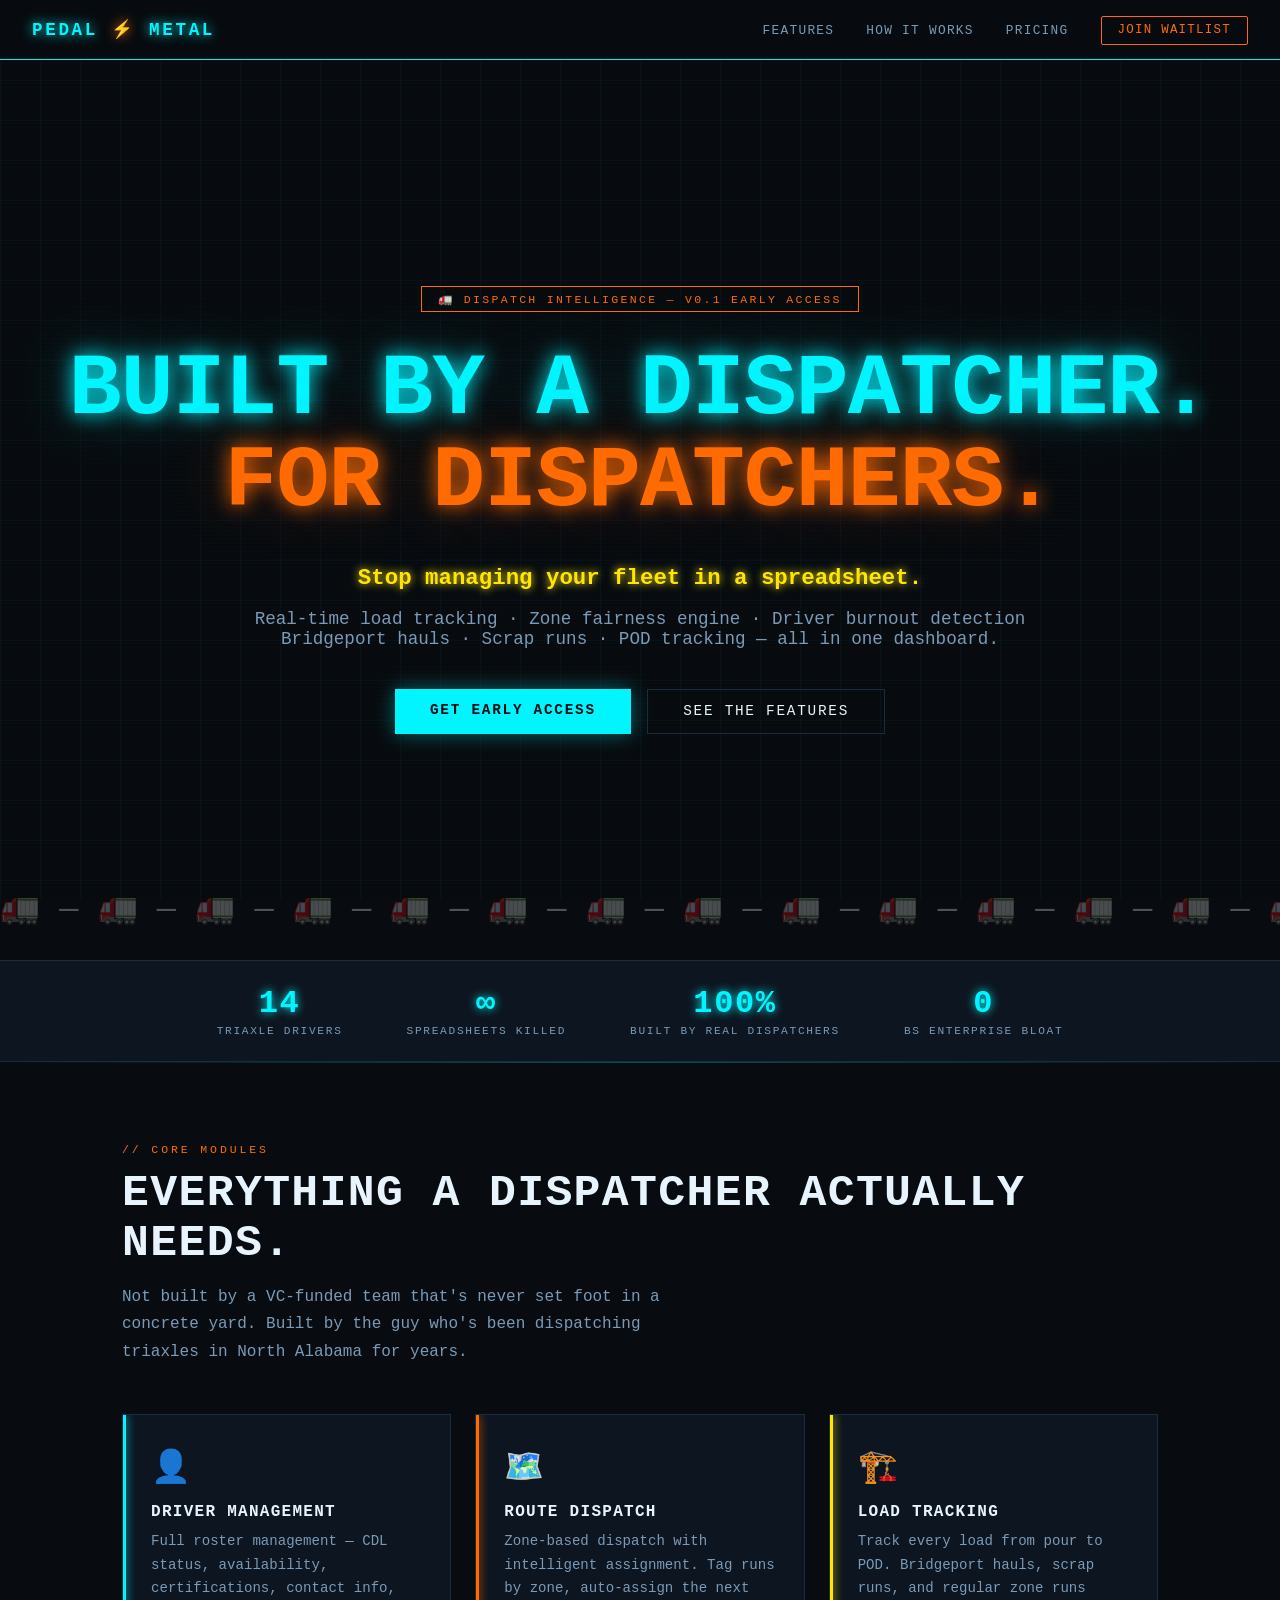
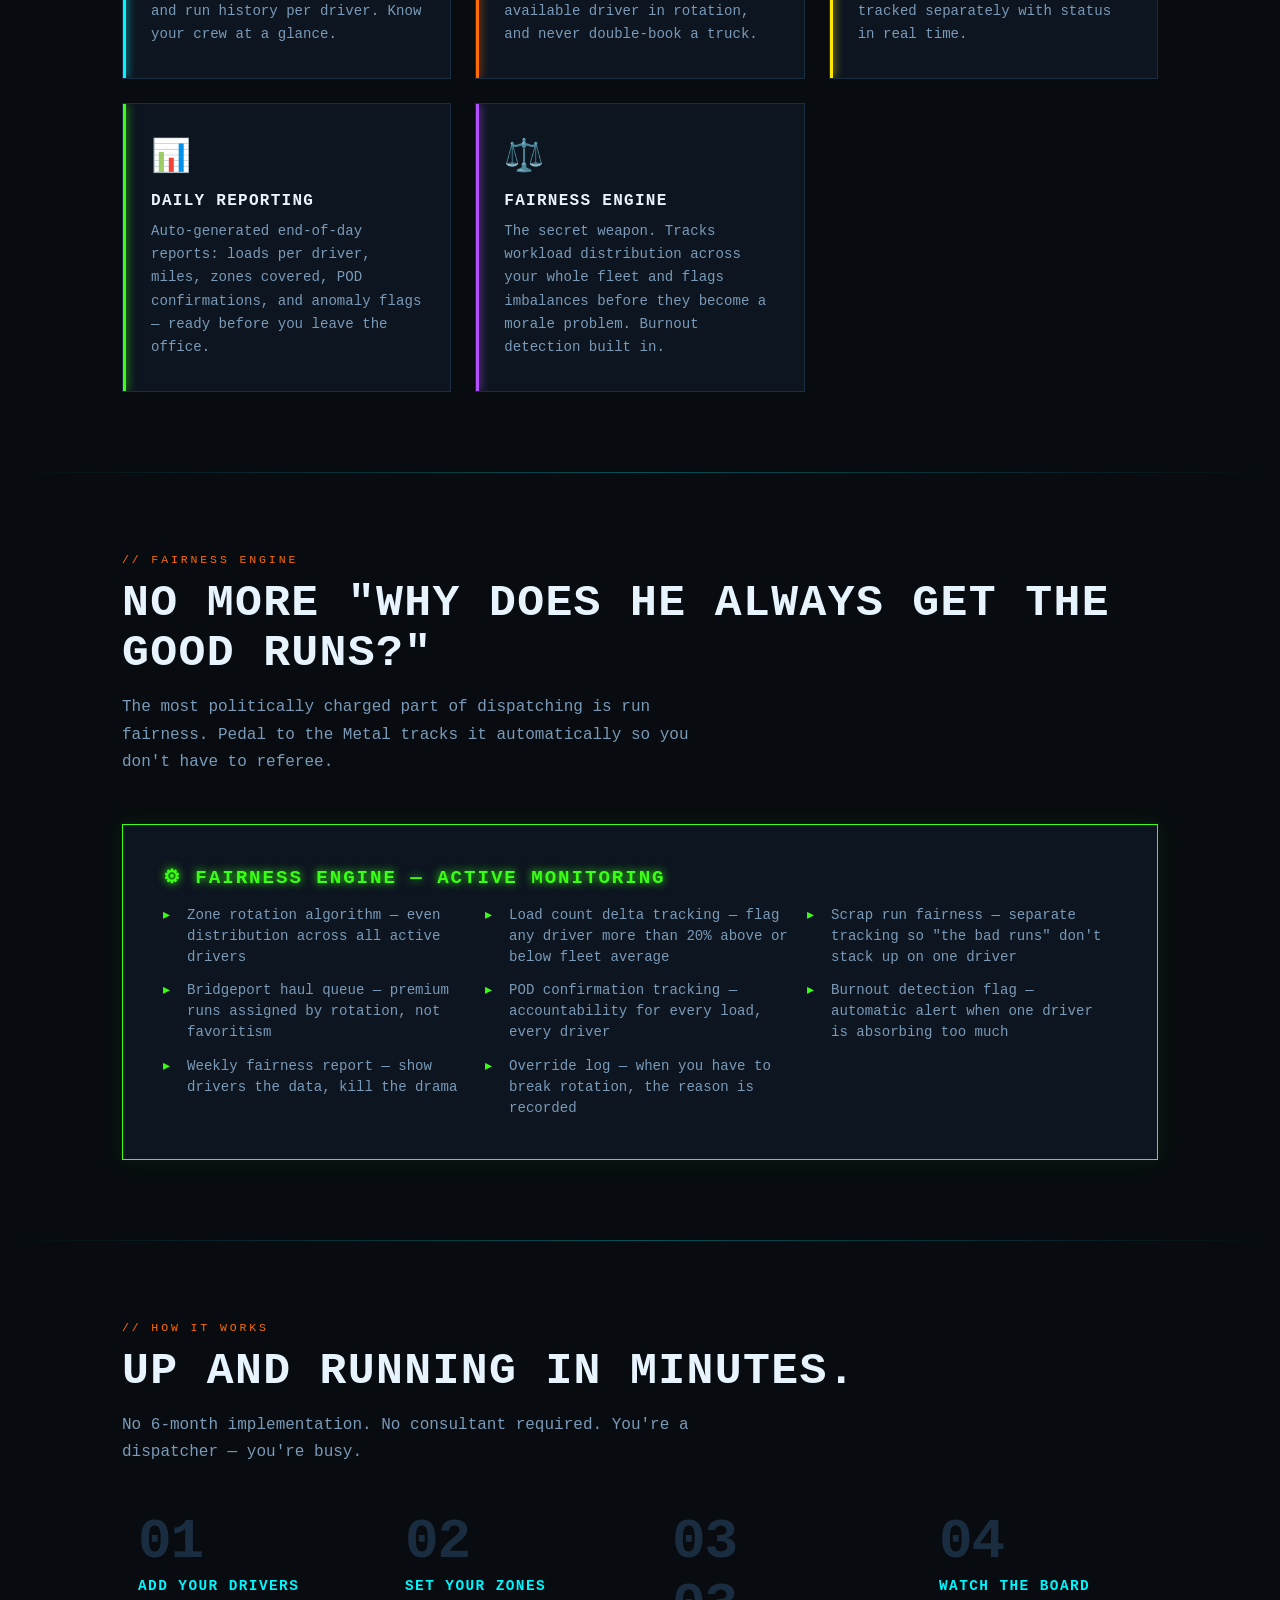
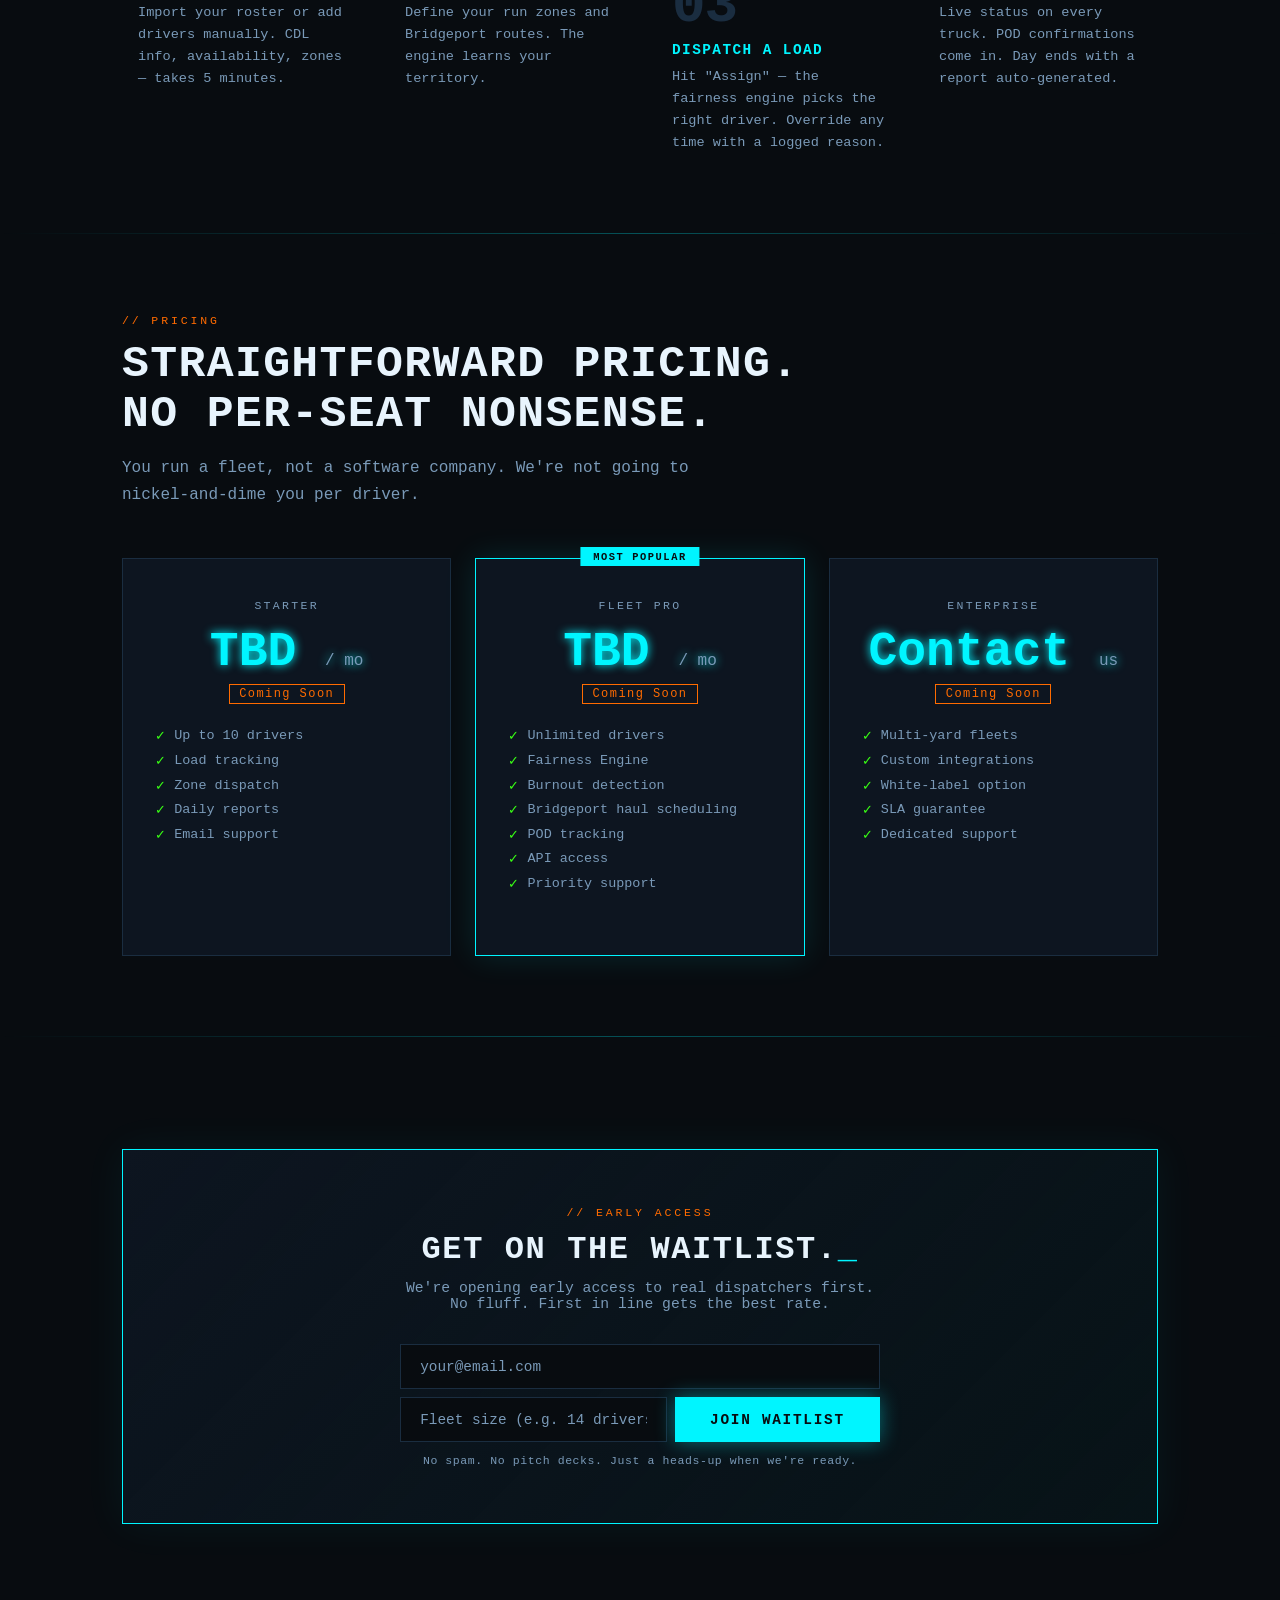
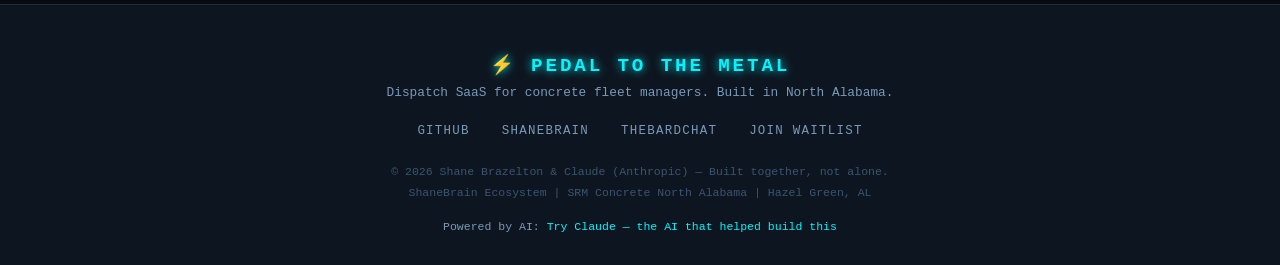
==== index.html @ c3edda52 "Pedal to the Metal v0.1 — initial scaffold + landing page Cyberpunk landing page (GitHub Pages), Fas" ====
<!DOCTYPE html>
<html lang="en">
<head>
<meta charset="UTF-8" />
<meta name="viewport" content="width=device-width, initial-scale=1.0" />
<title>Pedal to the Metal — Dispatch SaaS for Concrete Fleet Managers</title>
<meta name="description" content="Built by a dispatcher, for dispatchers. Stop managing your fleet in a spreadsheet." />
<style>
  :root {
    --neon-cyan: #00f5ff;
    --neon-orange: #ff6b00;
    --neon-yellow: #ffe600;
    --neon-green: #39ff14;
    --neon-red: #ff073a;
    --dark-bg: #080c10;
    --dark-panel: #0d1520;
    --dark-border: #1a2d40;
    --grid-color: rgba(0, 245, 255, 0.04);
    --text-primary: #e8f4fd;
    --text-dim: #7a9ab8;
  }

  * { margin: 0; padding: 0; box-sizing: border-box; }

  body {
    font-family: 'Courier New', 'Lucida Console', monospace;
    background: var(--dark-bg);
    color: var(--text-primary);
    overflow-x: hidden;
  }

  /* Grid background */
  body::before {
    content: '';
    position: fixed;
    inset: 0;
    background-image:
      linear-gradient(var(--grid-color) 1px, transparent 1px),
      linear-gradient(90deg, var(--grid-color) 1px, transparent 1px);
    background-size: 40px 40px;
    pointer-events: none;
    z-index: 0;
  }

  /* Scanlines */
  body::after {
    content: '';
    position: fixed;
    inset: 0;
    background: repeating-linear-gradient(
      0deg,
      transparent,
      transparent 2px,
      rgba(0, 0, 0, 0.08) 2px,
      rgba(0, 0, 0, 0.08) 4px
    );
    pointer-events: none;
    z-index: 0;
  }

  /* ── NAV ── */
  nav {
    position: sticky;
    top: 0;
    z-index: 100;
    background: rgba(8, 12, 16, 0.92);
    border-bottom: 1px solid var(--neon-cyan);
    backdrop-filter: blur(12px);
    padding: 0 2rem;
    display: flex;
    align-items: center;
    justify-content: space-between;
    height: 60px;
  }

  .nav-logo {
    font-size: 1.1rem;
    font-weight: 700;
    letter-spacing: 0.15em;
    color: var(--neon-cyan);
    text-shadow: 0 0 12px var(--neon-cyan);
    text-transform: uppercase;
  }

  .nav-logo span { color: var(--neon-orange); text-shadow: 0 0 12px var(--neon-orange); }

  nav ul {
    display: flex;
    gap: 2rem;
    list-style: none;
  }

  nav a {
    color: var(--text-dim);
    text-decoration: none;
    font-size: 0.8rem;
    letter-spacing: 0.1em;
    text-transform: uppercase;
    transition: color 0.2s, text-shadow 0.2s;
  }

  nav a:hover { color: var(--neon-cyan); text-shadow: 0 0 8px var(--neon-cyan); }

  .nav-cta {
    background: transparent;
    border: 1px solid var(--neon-orange);
    color: var(--neon-orange) !important;
    padding: 0.4rem 1rem;
    border-radius: 2px;
    cursor: pointer;
    font-family: inherit;
    font-size: 0.78rem;
    letter-spacing: 0.1em;
    text-transform: uppercase;
    text-decoration: none;
    transition: all 0.2s;
  }

  .nav-cta:hover {
    background: var(--neon-orange);
    color: var(--dark-bg) !important;
    text-shadow: none !important;
    box-shadow: 0 0 16px var(--neon-orange);
  }

  /* ── HERO ── */
  .hero {
    position: relative;
    z-index: 1;
    min-height: 100vh;
    display: flex;
    flex-direction: column;
    align-items: center;
    justify-content: center;
    text-align: center;
    padding: 4rem 2rem;
    overflow: hidden;
  }

  .hero-badge {
    display: inline-block;
    font-size: 0.72rem;
    letter-spacing: 0.2em;
    text-transform: uppercase;
    color: var(--neon-orange);
    border: 1px solid var(--neon-orange);
    padding: 0.3rem 1rem;
    margin-bottom: 2rem;
    animation: pulseGlow 2s infinite;
  }

  @keyframes pulseGlow {
    0%, 100% { box-shadow: 0 0 4px var(--neon-orange); }
    50%       { box-shadow: 0 0 18px var(--neon-orange); }
  }

  .hero h1 {
    font-size: clamp(2.2rem, 7vw, 5.5rem);
    font-weight: 900;
    line-height: 1.05;
    letter-spacing: -0.01em;
    text-transform: uppercase;
    margin-bottom: 0.5rem;
  }

  .hero h1 .line1 {
    display: block;
    color: var(--neon-cyan);
    text-shadow: 0 0 20px var(--neon-cyan), 0 0 60px rgba(0, 245, 255, 0.3);
  }

  .hero h1 .line2 {
    display: block;
    color: var(--neon-orange);
    text-shadow: 0 0 20px var(--neon-orange), 0 0 60px rgba(255, 107, 0, 0.3);
  }

  .hero-tagline {
    margin-top: 1.5rem;
    font-size: clamp(1rem, 2.5vw, 1.4rem);
    color: var(--text-dim);
    max-width: 600px;
    line-height: 1.6;
  }

  .hero-tagline strong {
    color: var(--neon-yellow);
    text-shadow: 0 0 8px var(--neon-yellow);
  }

  .hero-sub {
    margin-top: 0.75rem;
    font-size: clamp(0.9rem, 1.8vw, 1.1rem);
    color: var(--text-dim);
  }

  .hero-cta-row {
    margin-top: 2.5rem;
    display: flex;
    gap: 1rem;
    flex-wrap: wrap;
    justify-content: center;
  }

  .btn-primary {
    background: var(--neon-cyan);
    color: var(--dark-bg);
    border: none;
    padding: 0.85rem 2.2rem;
    font-family: inherit;
    font-size: 0.9rem;
    font-weight: 700;
    letter-spacing: 0.12em;
    text-transform: uppercase;
    cursor: pointer;
    transition: all 0.2s;
    box-shadow: 0 0 20px rgba(0, 245, 255, 0.4);
    text-decoration: none;
    display: inline-block;
  }

  .btn-primary:hover {
    background: #fff;
    box-shadow: 0 0 35px rgba(0, 245, 255, 0.8);
    transform: translateY(-2px);
  }

  .btn-ghost {
    background: transparent;
    color: var(--text-primary);
    border: 1px solid var(--dark-border);
    padding: 0.85rem 2.2rem;
    font-family: inherit;
    font-size: 0.9rem;
    letter-spacing: 0.12em;
    text-transform: uppercase;
    cursor: pointer;
    transition: all 0.2s;
    text-decoration: none;
    display: inline-block;
  }

  .btn-ghost:hover {
    border-color: var(--neon-cyan);
    color: var(--neon-cyan);
  }

  /* Animated trucks */
  .truck-strip {
    position: absolute;
    bottom: 2rem;
    left: 0;
    right: 0;
    font-size: 2rem;
    overflow: hidden;
    pointer-events: none;
    opacity: 0.3;
  }

  .truck-strip-inner {
    display: inline-block;
    white-space: nowrap;
    animation: truckRoll 18s linear infinite;
  }

  @keyframes truckRoll {
    0%   { transform: translateX(100vw); }
    100% { transform: translateX(-100%); }
  }

  /* ── STATS BAR ── */
  .stats-bar {
    position: relative;
    z-index: 1;
    background: var(--dark-panel);
    border-top: 1px solid var(--dark-border);
    border-bottom: 1px solid var(--dark-border);
    padding: 1.5rem 2rem;
    display: flex;
    justify-content: center;
    gap: 4rem;
    flex-wrap: wrap;
  }

  .stat { text-align: center; }

  .stat-num {
    font-size: 2rem;
    font-weight: 900;
    color: var(--neon-cyan);
    text-shadow: 0 0 10px var(--neon-cyan);
    letter-spacing: 0.05em;
  }

  .stat-label {
    font-size: 0.7rem;
    color: var(--text-dim);
    letter-spacing: 0.15em;
    text-transform: uppercase;
    margin-top: 0.2rem;
  }

  /* ── SECTIONS ── */
  section {
    position: relative;
    z-index: 1;
    padding: 5rem 2rem;
    max-width: 1100px;
    margin: 0 auto;
  }

  .section-label {
    font-size: 0.72rem;
    letter-spacing: 0.25em;
    text-transform: uppercase;
    color: var(--neon-orange);
    margin-bottom: 0.75rem;
  }

  .section-title {
    font-size: clamp(1.6rem, 4vw, 2.8rem);
    font-weight: 900;
    text-transform: uppercase;
    letter-spacing: 0.03em;
    margin-bottom: 1rem;
  }

  .section-desc {
    color: var(--text-dim);
    font-size: 1rem;
    line-height: 1.7;
    max-width: 580px;
    margin-bottom: 3rem;
  }

  /* ── FEATURES ── */
  .features-grid {
    display: grid;
    grid-template-columns: repeat(auto-fit, minmax(280px, 1fr));
    gap: 1.5rem;
    margin-top: 2rem;
  }

  .feature-card {
    background: var(--dark-panel);
    border: 1px solid var(--dark-border);
    padding: 2rem 1.75rem;
    transition: border-color 0.2s, transform 0.2s;
    position: relative;
    overflow: hidden;
  }

  .feature-card::before {
    content: '';
    position: absolute;
    top: 0;
    left: 0;
    width: 3px;
    height: 100%;
    background: var(--neon-cyan);
    box-shadow: 0 0 10px var(--neon-cyan);
  }

  .feature-card:nth-child(2)::before { background: var(--neon-orange); box-shadow: 0 0 10px var(--neon-orange); }
  .feature-card:nth-child(3)::before { background: var(--neon-yellow); box-shadow: 0 0 10px var(--neon-yellow); }
  .feature-card:nth-child(4)::before { background: var(--neon-green); box-shadow: 0 0 10px var(--neon-green); }
  .feature-card:nth-child(5)::before { background: #b44fff; box-shadow: 0 0 10px #b44fff; }

  .feature-card:hover {
    border-color: var(--neon-cyan);
    transform: translateY(-3px);
  }

  .feature-icon {
    font-size: 2rem;
    margin-bottom: 1rem;
  }

  .feature-title {
    font-size: 1rem;
    font-weight: 700;
    letter-spacing: 0.08em;
    text-transform: uppercase;
    color: var(--text-primary);
    margin-bottom: 0.6rem;
  }

  .feature-desc {
    color: var(--text-dim);
    font-size: 0.88rem;
    line-height: 1.65;
  }

  /* ── HOW IT WORKS ── */
  .steps {
    display: grid;
    grid-template-columns: repeat(auto-fit, minmax(220px, 1fr));
    gap: 2rem;
    margin-top: 2rem;
    counter-reset: step;
  }

  .step {
    position: relative;
    padding-left: 1rem;
  }

  .step-num {
    font-size: 3.5rem;
    font-weight: 900;
    color: var(--dark-border);
    line-height: 1;
    margin-bottom: 0.5rem;
    letter-spacing: -0.02em;
  }

  .step-title {
    font-size: 0.9rem;
    font-weight: 700;
    letter-spacing: 0.1em;
    text-transform: uppercase;
    color: var(--neon-cyan);
    margin-bottom: 0.5rem;
  }

  .step-desc {
    font-size: 0.85rem;
    color: var(--text-dim);
    line-height: 1.6;
  }

  /* ── FAIRNESS ENGINE ── */
  .fairness-block {
    background: var(--dark-panel);
    border: 1px solid var(--neon-green);
    box-shadow: 0 0 20px rgba(57, 255, 20, 0.08);
    padding: 2.5rem;
    margin-top: 2rem;
  }

  .fairness-title {
    font-size: 1.2rem;
    font-weight: 700;
    text-transform: uppercase;
    letter-spacing: 0.1em;
    color: var(--neon-green);
    text-shadow: 0 0 8px var(--neon-green);
    margin-bottom: 1rem;
  }

  .fairness-list {
    list-style: none;
    display: grid;
    grid-template-columns: repeat(auto-fit, minmax(240px, 1fr));
    gap: 0.75rem;
  }

  .fairness-list li {
    font-size: 0.88rem;
    color: var(--text-dim);
    padding-left: 1.5rem;
    position: relative;
    line-height: 1.5;
  }

  .fairness-list li::before {
    content: '▸';
    position: absolute;
    left: 0;
    color: var(--neon-green);
  }

  /* ── PRICING ── */
  .pricing-grid {
    display: grid;
    grid-template-columns: repeat(auto-fit, minmax(260px, 1fr));
    gap: 1.5rem;
    margin-top: 2rem;
  }

  .pricing-card {
    background: var(--dark-panel);
    border: 1px solid var(--dark-border);
    padding: 2.5rem 2rem;
    text-align: center;
    position: relative;
    transition: all 0.2s;
  }

  .pricing-card.featured {
    border-color: var(--neon-cyan);
    box-shadow: 0 0 30px rgba(0, 245, 255, 0.12);
  }

  .pricing-badge {
    position: absolute;
    top: -0.7rem;
    left: 50%;
    transform: translateX(-50%);
    background: var(--neon-cyan);
    color: var(--dark-bg);
    font-size: 0.65rem;
    font-weight: 700;
    letter-spacing: 0.15em;
    text-transform: uppercase;
    padding: 0.2rem 0.8rem;
  }

  .pricing-tier {
    font-size: 0.72rem;
    letter-spacing: 0.2em;
    text-transform: uppercase;
    color: var(--text-dim);
    margin-bottom: 1rem;
  }

  .pricing-price {
    font-size: 3rem;
    font-weight: 900;
    color: var(--neon-cyan);
    text-shadow: 0 0 10px var(--neon-cyan);
    line-height: 1;
  }

  .pricing-price span { font-size: 1rem; font-weight: 400; color: var(--text-dim); }

  .pricing-soon {
    display: inline-block;
    margin-top: 0.5rem;
    font-size: 0.75rem;
    letter-spacing: 0.12em;
    color: var(--neon-orange);
    border: 1px solid var(--neon-orange);
    padding: 0.15rem 0.6rem;
  }

  .pricing-features {
    list-style: none;
    margin: 1.5rem 0;
    text-align: left;
    display: flex;
    flex-direction: column;
    gap: 0.6rem;
  }

  .pricing-features li {
    font-size: 0.84rem;
    color: var(--text-dim);
    padding-left: 1.2rem;
    position: relative;
  }

  .pricing-features li::before { content: '✓'; position: absolute; left: 0; color: var(--neon-green); }

  /* ── EMAIL CAPTURE ── */
  .capture-block {
    background: linear-gradient(135deg, var(--dark-panel), rgba(0, 245, 255, 0.03));
    border: 1px solid var(--neon-cyan);
    box-shadow: 0 0 40px rgba(0, 245, 255, 0.06);
    padding: 3.5rem 2rem;
    text-align: center;
    margin-top: 2rem;
  }

  .capture-title {
    font-size: clamp(1.3rem, 3.5vw, 2rem);
    font-weight: 900;
    text-transform: uppercase;
    letter-spacing: 0.05em;
    margin-bottom: 0.75rem;
  }

  .capture-sub {
    color: var(--text-dim);
    font-size: 0.92rem;
    margin-bottom: 2rem;
  }

  .capture-form {
    display: flex;
    gap: 0;
    max-width: 480px;
    margin: 0 auto;
    flex-wrap: wrap;
    justify-content: center;
    gap: 0.5rem;
  }

  .capture-form input {
    flex: 1 1 260px;
    background: var(--dark-bg);
    border: 1px solid var(--dark-border);
    color: var(--text-primary);
    padding: 0.85rem 1.2rem;
    font-family: inherit;
    font-size: 0.9rem;
    outline: none;
    transition: border-color 0.2s;
  }

  .capture-form input:focus { border-color: var(--neon-cyan); }
  .capture-form input::placeholder { color: var(--text-dim); }

  .capture-note {
    margin-top: 0.75rem;
    font-size: 0.72rem;
    color: var(--text-dim);
    letter-spacing: 0.05em;
  }

  /* ── FOOTER ── */
  footer {
    position: relative;
    z-index: 1;
    background: var(--dark-panel);
    border-top: 1px solid var(--dark-border);
    padding: 3rem 2rem 2rem;
    text-align: center;
  }

  .footer-logo {
    font-size: 1.2rem;
    font-weight: 900;
    letter-spacing: 0.15em;
    text-transform: uppercase;
    color: var(--neon-cyan);
    text-shadow: 0 0 10px var(--neon-cyan);
    margin-bottom: 0.5rem;
  }

  .footer-links {
    display: flex;
    gap: 2rem;
    justify-content: center;
    flex-wrap: wrap;
    margin: 1.5rem 0;
  }

  .footer-links a {
    color: var(--text-dim);
    text-decoration: none;
    font-size: 0.78rem;
    letter-spacing: 0.1em;
    text-transform: uppercase;
    transition: color 0.2s;
  }

  .footer-links a:hover { color: var(--neon-cyan); }

  .footer-copy {
    font-size: 0.72rem;
    color: #3a5570;
    margin-top: 1.5rem;
    line-height: 1.8;
  }

  .footer-copy a { color: var(--text-dim); text-decoration: none; }

  .referral-banner {
    margin-top: 1rem;
    font-size: 0.72rem;
    color: var(--text-dim);
  }

  .referral-banner a {
    color: var(--neon-cyan);
    text-decoration: none;
  }

  /* ── DIVIDER ── */
  .neon-divider {
    position: relative;
    z-index: 1;
    height: 1px;
    background: linear-gradient(90deg, transparent, var(--neon-cyan), transparent);
    opacity: 0.3;
    margin: 0;
  }

  /* ── RESPONSIVE ── */
  @media (max-width: 640px) {
    nav ul { display: none; }
    .stats-bar { gap: 2rem; }
    .capture-form { flex-direction: column; }
    .capture-form input { flex: 1 1 100%; }
  }

  /* Glow pulse on hero */
  @keyframes heroGlow {
    0%, 100% { opacity: 1; }
    50%       { opacity: 0.85; }
  }

  .hero h1 { animation: heroGlow 4s ease-in-out infinite; }

  /* Terminal blink cursor */
  .blink {
    display: inline-block;
    animation: blink 1s step-end infinite;
    color: var(--neon-cyan);
  }

  @keyframes blink { 0%, 100% { opacity: 1; } 50% { opacity: 0; } }

  /* Scroll fade-in */
  .fade-in {
    opacity: 0;
    transform: translateY(20px);
    transition: opacity 0.6s ease, transform 0.6s ease;
  }

  .fade-in.visible {
    opacity: 1;
    transform: none;
  }
</style>
</head>
<body>

<!-- NAV -->
<nav>
  <div class="nav-logo">Pedal <span>⚡</span> Metal</div>
  <ul>
    <li><a href="#features">Features</a></li>
    <li><a href="#how">How It Works</a></li>
    <li><a href="#pricing">Pricing</a></li>
    <li><a href="#waitlist" class="nav-cta">Join Waitlist</a></li>
  </ul>
</nav>

<!-- HERO -->
<div class="hero">
  <div class="hero-badge">&#x1F69B; Dispatch Intelligence — v0.1 Early Access</div>
  <h1>
    <span class="line1">Built by a dispatcher.</span>
    <span class="line2">For dispatchers.</span>
  </h1>
  <p class="hero-tagline">
    <strong>Stop managing your fleet in a spreadsheet.</strong>
  </p>
  <p class="hero-sub">
    Real-time load tracking · Zone fairness engine · Driver burnout detection<br/>
    Bridgeport hauls · Scrap runs · POD tracking — all in one dashboard.
  </p>
  <div class="hero-cta-row">
    <a href="#waitlist" class="btn-primary">Get Early Access</a>
    <a href="#features" class="btn-ghost">See the Features</a>
  </div>
  <div class="truck-strip" aria-hidden="true">
    <span class="truck-strip-inner">
      🚛 — 🚛 — 🚛 — 🚛 — 🚛 — 🚛 — 🚛 — 🚛 — 🚛 — 🚛 — 🚛 — 🚛 — 🚛 — 🚛 —
    </span>
  </div>
</div>

<!-- STATS BAR -->
<div class="stats-bar">
  <div class="stat">
    <div class="stat-num">14</div>
    <div class="stat-label">Triaxle Drivers</div>
  </div>
  <div class="stat">
    <div class="stat-num">∞</div>
    <div class="stat-label">Spreadsheets Killed</div>
  </div>
  <div class="stat">
    <div class="stat-num">100%</div>
    <div class="stat-label">Built by Real Dispatchers</div>
  </div>
  <div class="stat">
    <div class="stat-num">0</div>
    <div class="stat-label">BS Enterprise Bloat</div>
  </div>
</div>

<div class="neon-divider"></div>

<!-- FEATURES -->
<section id="features" class="fade-in">
  <p class="section-label">// Core Modules</p>
  <h2 class="section-title">Everything a dispatcher actually needs.</h2>
  <p class="section-desc">
    Not built by a VC-funded team that's never set foot in a concrete yard.
    Built by the guy who's been dispatching triaxles in North Alabama for years.
  </p>

  <div class="features-grid">
    <div class="feature-card">
      <div class="feature-icon">👤</div>
      <div class="feature-title">Driver Management</div>
      <div class="feature-desc">
        Full roster management — CDL status, availability, certifications, contact info, and run history per driver. Know your crew at a glance.
      </div>
    </div>
    <div class="feature-card">
      <div class="feature-icon">🗺️</div>
      <div class="feature-title">Route Dispatch</div>
      <div class="feature-desc">
        Zone-based dispatch with intelligent assignment. Tag runs by zone, auto-assign the next available driver in rotation, and never double-book a truck.
      </div>
    </div>
    <div class="feature-card">
      <div class="feature-icon">🏗️</div>
      <div class="feature-title">Load Tracking</div>
      <div class="feature-desc">
        Track every load from pour to POD. Bridgeport hauls, scrap runs, and regular zone runs tracked separately with status in real time.
      </div>
    </div>
    <div class="feature-card">
      <div class="feature-icon">📊</div>
      <div class="feature-title">Daily Reporting</div>
      <div class="feature-desc">
        Auto-generated end-of-day reports: loads per driver, miles, zones covered, POD confirmations, and anomaly flags — ready before you leave the office.
      </div>
    </div>
    <div class="feature-card">
      <div class="feature-icon">⚖️</div>
      <div class="feature-title">Fairness Engine</div>
      <div class="feature-desc">
        The secret weapon. Tracks workload distribution across your whole fleet and flags imbalances before they become a morale problem. Burnout detection built in.
      </div>
    </div>
  </div>
</section>

<div class="neon-divider"></div>

<!-- FAIRNESS ENGINE DEEP DIVE -->
<section class="fade-in">
  <p class="section-label">// Fairness Engine</p>
  <h2 class="section-title">No more "why does he always get the good runs?"</h2>
  <p class="section-desc">
    The most politically charged part of dispatching is run fairness. Pedal to the Metal tracks it automatically so you don't have to referee.
  </p>

  <div class="fairness-block">
    <div class="fairness-title">&#x2699; Fairness Engine — Active Monitoring</div>
    <ul class="fairness-list">
      <li>Zone rotation algorithm — even distribution across all active drivers</li>
      <li>Load count delta tracking — flag any driver more than 20% above or below fleet average</li>
      <li>Scrap run fairness — separate tracking so "the bad runs" don't stack up on one driver</li>
      <li>Bridgeport haul queue — premium runs assigned by rotation, not favoritism</li>
      <li>POD confirmation tracking — accountability for every load, every driver</li>
      <li>Burnout detection flag — automatic alert when one driver is absorbing too much</li>
      <li>Weekly fairness report — show drivers the data, kill the drama</li>
      <li>Override log — when you have to break rotation, the reason is recorded</li>
    </ul>
  </div>
</section>

<div class="neon-divider"></div>

<!-- HOW IT WORKS -->
<section id="how" class="fade-in">
  <p class="section-label">// How It Works</p>
  <h2 class="section-title">Up and running in minutes.</h2>
  <p class="section-desc">No 6-month implementation. No consultant required. You're a dispatcher — you're busy.</p>

  <div class="steps">
    <div class="step">
      <div class="step-num">01</div>
      <div class="step-title">Add your drivers</div>
      <div class="step-desc">Import your roster or add drivers manually. CDL info, availability, zones — takes 5 minutes.</div>
    </div>
    <div class="step">
      <div class="step-num">02</div>
      <div class="step-title">Set your zones</div>
      <div class="step-desc">Define your run zones and Bridgeport routes. The engine learns your territory.</div>
    </div>
    <div class="step">
      <div class="step-num">03</div>
      <div class="step-num">03</div>
      <div class="step-title">Dispatch a load</div>
      <div class="step-desc">Hit "Assign" — the fairness engine picks the right driver. Override any time with a logged reason.</div>
    </div>
    <div class="step">
      <div class="step-num">04</div>
      <div class="step-title">Watch the board</div>
      <div class="step-desc">Live status on every truck. POD confirmations come in. Day ends with a report auto-generated.</div>
    </div>
  </div>
</section>

<div class="neon-divider"></div>

<!-- PRICING -->
<section id="pricing" class="fade-in">
  <p class="section-label">// Pricing</p>
  <h2 class="section-title">Straightforward pricing.<br/>No per-seat nonsense.</h2>
  <p class="section-desc">You run a fleet, not a software company. We're not going to nickel-and-dime you per driver.</p>

  <div class="pricing-grid">
    <div class="pricing-card">
      <div class="pricing-tier">Starter</div>
      <div class="pricing-price">TBD <span>/ mo</span></div>
      <div class="pricing-soon">Coming Soon</div>
      <ul class="pricing-features">
        <li>Up to 10 drivers</li>
        <li>Load tracking</li>
        <li>Zone dispatch</li>
        <li>Daily reports</li>
        <li>Email support</li>
      </ul>
    </div>
    <div class="pricing-card featured">
      <div class="pricing-badge">Most Popular</div>
      <div class="pricing-tier">Fleet Pro</div>
      <div class="pricing-price">TBD <span>/ mo</span></div>
      <div class="pricing-soon">Coming Soon</div>
      <ul class="pricing-features">
        <li>Unlimited drivers</li>
        <li>Fairness Engine</li>
        <li>Burnout detection</li>
        <li>Bridgeport haul scheduling</li>
        <li>POD tracking</li>
        <li>API access</li>
        <li>Priority support</li>
      </ul>
    </div>
    <div class="pricing-card">
      <div class="pricing-tier">Enterprise</div>
      <div class="pricing-price">Contact <span>us</span></div>
      <div class="pricing-soon">Coming Soon</div>
      <ul class="pricing-features">
        <li>Multi-yard fleets</li>
        <li>Custom integrations</li>
        <li>White-label option</li>
        <li>SLA guarantee</li>
        <li>Dedicated support</li>
      </ul>
    </div>
  </div>
</section>

<div class="neon-divider"></div>

<!-- EMAIL CAPTURE -->
<section id="waitlist" class="fade-in">
  <div class="capture-block">
    <p class="section-label">// Early Access</p>
    <h2 class="capture-title">Get on the waitlist.<span class="blink">_</span></h2>
    <p class="capture-sub">
      We're opening early access to real dispatchers first.<br/>
      No fluff. First in line gets the best rate.
    </p>
    <form class="capture-form" action="https://formspree.io/f/placeholder" method="POST" id="waitlistForm">
      <input type="email" name="email" placeholder="your@email.com" required />
      <input type="text" name="fleet_size" placeholder="Fleet size (e.g. 14 drivers)" />
      <button type="submit" class="btn-primary">Join Waitlist</button>
    </form>
    <p class="capture-note">No spam. No pitch decks. Just a heads-up when we're ready.</p>
  </div>
</section>

<!-- FOOTER -->
<footer>
  <div class="footer-logo">⚡ Pedal to the Metal</div>
  <p style="font-size:0.8rem;color:var(--text-dim);margin-top:0.4rem;">
    Dispatch SaaS for concrete fleet managers. Built in North Alabama.
  </p>
  <div class="footer-links">
    <a href="https://github.com/thebardchat/pedal-to-the-metal" target="_blank">GitHub</a>
    <a href="https://shanebrain-1.tail202c1a.ts.net" target="_blank">ShaneBrain</a>
    <a href="https://github.com/thebardchat" target="_blank">TheBardChat</a>
    <a href="#waitlist">Join Waitlist</a>
  </div>
  <div class="footer-copy">
    &copy; 2026 Shane Brazelton &amp; Claude (Anthropic) — Built together, not alone.<br/>
    ShaneBrain Ecosystem | SRM Concrete North Alabama | Hazel Green, AL
  </div>
  <div class="referral-banner">
    Powered by AI: <a href="https://claude.ai/referral/4fAMYN9Ing" target="_blank">Try Claude — the AI that helped build this</a>
  </div>
</footer>

<script>
// Fade-in on scroll
const faders = document.querySelectorAll('.fade-in');
const observer = new IntersectionObserver((entries) => {
  entries.forEach(e => { if (e.isIntersecting) { e.target.classList.add('visible'); } });
}, { threshold: 0.12 });
faders.forEach(f => observer.observe(f));

// Form submission
document.getElementById('waitlistForm').addEventListener('submit', async (e) => {
  e.preventDefault();
  const btn = e.target.querySelector('button');
  const email = e.target.querySelector('[name=email]').value;
  btn.textContent = 'Joining...';
  btn.disabled = true;

  // Fallback: open mailto if formspree not configured
  const action = e.target.action;
  if (action.includes('placeholder')) {
    window.location.href = `mailto:brazeltonshane@gmail.com?subject=Pedal%20to%20the%20Metal%20Waitlist&body=Email:%20${encodeURIComponent(email)}`;
    btn.textContent = 'Opening email...';
    return;
  }

  try {
    const res = await fetch(action, { method: 'POST', body: new FormData(e.target), headers: { Accept: 'application/json' } });
    if (res.ok) {
      btn.textContent = 'You\'re on the list ✓';
      btn.style.background = 'var(--neon-green)';
    } else {
      btn.textContent = 'Try again';
      btn.disabled = false;
    }
  } catch {
    btn.textContent = 'Try again';
    btn.disabled = false;
  }
});
</script>
</body>
</html>
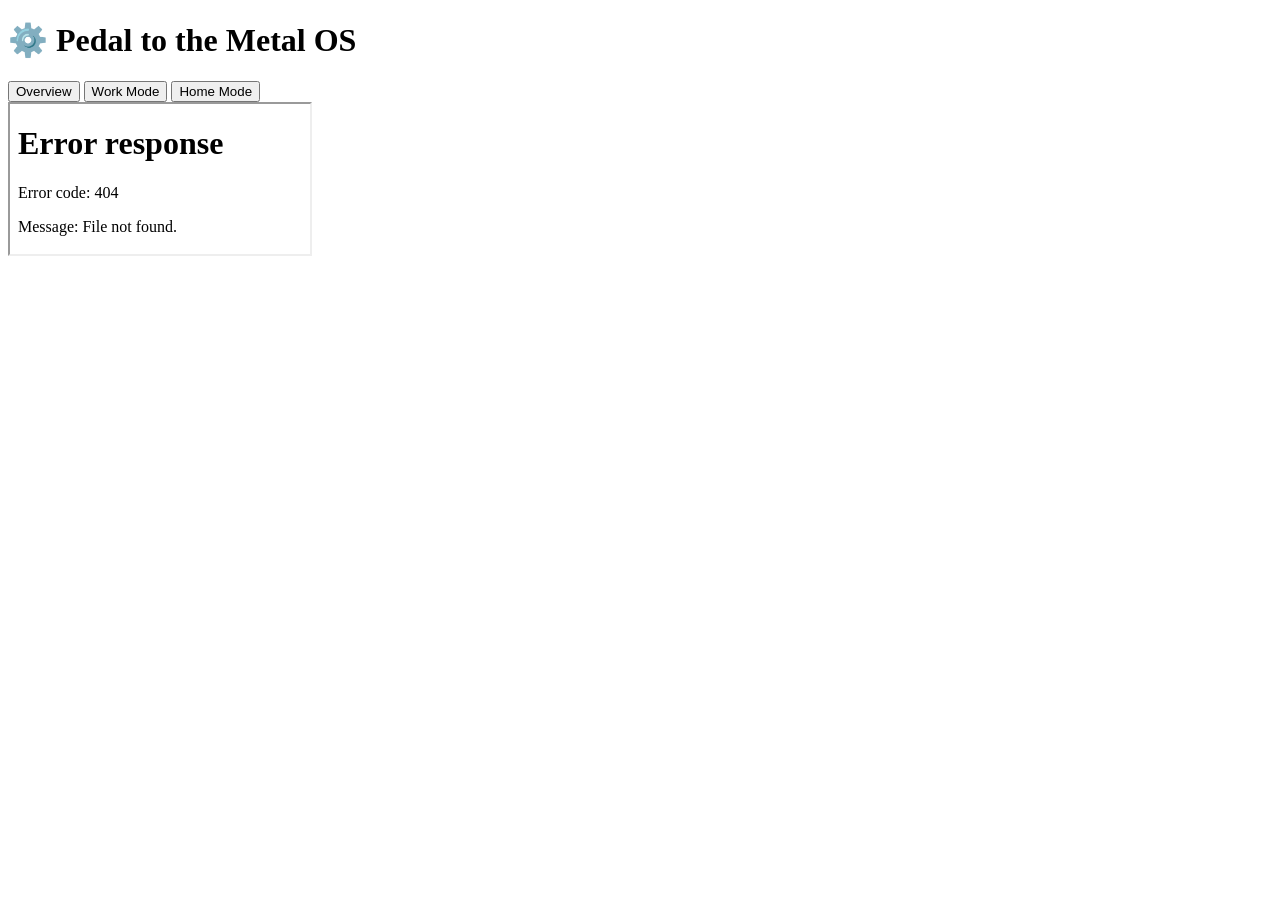
==== commit 89d26361: "Revamp index.html for Pedal to the Metal OS Updated the HTML structure and styles for the new OS ver" ====
--- a/index.html
+++ b/index.html
@@ -1,1016 +1,31 @@
 <!DOCTYPE html>
 <html lang="en">
 <head>
-<meta charset="UTF-8" />
-<meta name="viewport" content="width=device-width, initial-scale=1.0" />
-<title>Pedal to the Metal — Dispatch SaaS for Concrete Fleet Managers</title>
-<meta name="description" content="Built by a dispatcher, for dispatchers. Stop managing your fleet in a spreadsheet." />
-<style>
-  :root {
-    --neon-cyan: #00f5ff;
-    --neon-orange: #ff6b00;
-    --neon-yellow: #ffe600;
-    --neon-green: #39ff14;
-    --neon-red: #ff073a;
-    --dark-bg: #080c10;
-    --dark-panel: #0d1520;
-    --dark-border: #1a2d40;
-    --grid-color: rgba(0, 245, 255, 0.04);
-    --text-primary: #e8f4fd;
-    --text-dim: #7a9ab8;
-  }
-
-  * { margin: 0; padding: 0; box-sizing: border-box; }
-
-  body {
-    font-family: 'Courier New', 'Lucida Console', monospace;
-    background: var(--dark-bg);
-    color: var(--text-primary);
-    overflow-x: hidden;
-  }
-
-  /* Grid background */
-  body::before {
-    content: '';
-    position: fixed;
-    inset: 0;
-    background-image:
-      linear-gradient(var(--grid-color) 1px, transparent 1px),
-      linear-gradient(90deg, var(--grid-color) 1px, transparent 1px);
-    background-size: 40px 40px;
-    pointer-events: none;
-    z-index: 0;
-  }
-
-  /* Scanlines */
-  body::after {
-    content: '';
-    position: fixed;
-    inset: 0;
-    background: repeating-linear-gradient(
-      0deg,
-      transparent,
-      transparent 2px,
-      rgba(0, 0, 0, 0.08) 2px,
-      rgba(0, 0, 0, 0.08) 4px
-    );
-    pointer-events: none;
-    z-index: 0;
-  }
-
-  /* ── NAV ── */
-  nav {
-    position: sticky;
-    top: 0;
-    z-index: 100;
-    background: rgba(8, 12, 16, 0.92);
-    border-bottom: 1px solid var(--neon-cyan);
-    backdrop-filter: blur(12px);
-    padding: 0 2rem;
-    display: flex;
-    align-items: center;
-    justify-content: space-between;
-    height: 60px;
-  }
-
-  .nav-logo {
-    font-size: 1.1rem;
-    font-weight: 700;
-    letter-spacing: 0.15em;
-    color: var(--neon-cyan);
-    text-shadow: 0 0 12px var(--neon-cyan);
-    text-transform: uppercase;
-  }
-
-  .nav-logo span { color: var(--neon-orange); text-shadow: 0 0 12px var(--neon-orange); }
-
-  nav ul {
-    display: flex;
-    gap: 2rem;
-    list-style: none;
-  }
-
-  nav a {
-    color: var(--text-dim);
-    text-decoration: none;
-    font-size: 0.8rem;
-    letter-spacing: 0.1em;
-    text-transform: uppercase;
-    transition: color 0.2s, text-shadow 0.2s;
-  }
-
-  nav a:hover { color: var(--neon-cyan); text-shadow: 0 0 8px var(--neon-cyan); }
-
-  .nav-cta {
-    background: transparent;
-    border: 1px solid var(--neon-orange);
-    color: var(--neon-orange) !important;
-    padding: 0.4rem 1rem;
-    border-radius: 2px;
-    cursor: pointer;
-    font-family: inherit;
-    font-size: 0.78rem;
-    letter-spacing: 0.1em;
-    text-transform: uppercase;
-    text-decoration: none;
-    transition: all 0.2s;
-  }
-
-  .nav-cta:hover {
-    background: var(--neon-orange);
-    color: var(--dark-bg) !important;
-    text-shadow: none !important;
-    box-shadow: 0 0 16px var(--neon-orange);
-  }
-
-  /* ── HERO ── */
-  .hero {
-    position: relative;
-    z-index: 1;
-    min-height: 100vh;
-    display: flex;
-    flex-direction: column;
-    align-items: center;
-    justify-content: center;
-    text-align: center;
-    padding: 4rem 2rem;
-    overflow: hidden;
-  }
-
-  .hero-badge {
-    display: inline-block;
-    font-size: 0.72rem;
-    letter-spacing: 0.2em;
-    text-transform: uppercase;
-    color: var(--neon-orange);
-    border: 1px solid var(--neon-orange);
-    padding: 0.3rem 1rem;
-    margin-bottom: 2rem;
-    animation: pulseGlow 2s infinite;
-  }
-
-  @keyframes pulseGlow {
-    0%, 100% { box-shadow: 0 0 4px var(--neon-orange); }
-    50%       { box-shadow: 0 0 18px var(--neon-orange); }
-  }
-
-  .hero h1 {
-    font-size: clamp(2.2rem, 7vw, 5.5rem);
-    font-weight: 900;
-    line-height: 1.05;
-    letter-spacing: -0.01em;
-    text-transform: uppercase;
-    margin-bottom: 0.5rem;
-  }
-
-  .hero h1 .line1 {
-    display: block;
-    color: var(--neon-cyan);
-    text-shadow: 0 0 20px var(--neon-cyan), 0 0 60px rgba(0, 245, 255, 0.3);
-  }
-
-  .hero h1 .line2 {
-    display: block;
-    color: var(--neon-orange);
-    text-shadow: 0 0 20px var(--neon-orange), 0 0 60px rgba(255, 107, 0, 0.3);
-  }
-
-  .hero-tagline {
-    margin-top: 1.5rem;
-    font-size: clamp(1rem, 2.5vw, 1.4rem);
-    color: var(--text-dim);
-    max-width: 600px;
-    line-height: 1.6;
-  }
-
-  .hero-tagline strong {
-    color: var(--neon-yellow);
-    text-shadow: 0 0 8px var(--neon-yellow);
-  }
-
-  .hero-sub {
-    margin-top: 0.75rem;
-    font-size: clamp(0.9rem, 1.8vw, 1.1rem);
-    color: var(--text-dim);
-  }
-
-  .hero-cta-row {
-    margin-top: 2.5rem;
-    display: flex;
-    gap: 1rem;
-    flex-wrap: wrap;
-    justify-content: center;
-  }
-
-  .btn-primary {
-    background: var(--neon-cyan);
-    color: var(--dark-bg);
-    border: none;
-    padding: 0.85rem 2.2rem;
-    font-family: inherit;
-    font-size: 0.9rem;
-    font-weight: 700;
-    letter-spacing: 0.12em;
-    text-transform: uppercase;
-    cursor: pointer;
-    transition: all 0.2s;
-    box-shadow: 0 0 20px rgba(0, 245, 255, 0.4);
-    text-decoration: none;
-    display: inline-block;
-  }
-
-  .btn-primary:hover {
-    background: #fff;
-    box-shadow: 0 0 35px rgba(0, 245, 255, 0.8);
-    transform: translateY(-2px);
-  }
-
-  .btn-ghost {
-    background: transparent;
-    color: var(--text-primary);
-    border: 1px solid var(--dark-border);
-    padding: 0.85rem 2.2rem;
-    font-family: inherit;
-    font-size: 0.9rem;
-    letter-spacing: 0.12em;
-    text-transform: uppercase;
-    cursor: pointer;
-    transition: all 0.2s;
-    text-decoration: none;
-    display: inline-block;
-  }
-
-  .btn-ghost:hover {
-    border-color: var(--neon-cyan);
-    color: var(--neon-cyan);
-  }
-
-  /* Animated trucks */
-  .truck-strip {
-    position: absolute;
-    bottom: 2rem;
-    left: 0;
-    right: 0;
-    font-size: 2rem;
-    overflow: hidden;
-    pointer-events: none;
-    opacity: 0.3;
-  }
-
-  .truck-strip-inner {
-    display: inline-block;
-    white-space: nowrap;
-    animation: truckRoll 18s linear infinite;
-  }
-
-  @keyframes truckRoll {
-    0%   { transform: translateX(100vw); }
-    100% { transform: translateX(-100%); }
-  }
-
-  /* ── STATS BAR ── */
-  .stats-bar {
-    position: relative;
-    z-index: 1;
-    background: var(--dark-panel);
-    border-top: 1px solid var(--dark-border);
-    border-bottom: 1px solid var(--dark-border);
-    padding: 1.5rem 2rem;
-    display: flex;
-    justify-content: center;
-    gap: 4rem;
-    flex-wrap: wrap;
-  }
-
-  .stat { text-align: center; }
-
-  .stat-num {
-    font-size: 2rem;
-    font-weight: 900;
-    color: var(--neon-cyan);
-    text-shadow: 0 0 10px var(--neon-cyan);
-    letter-spacing: 0.05em;
-  }
-
-  .stat-label {
-    font-size: 0.7rem;
-    color: var(--text-dim);
-    letter-spacing: 0.15em;
-    text-transform: uppercase;
-    margin-top: 0.2rem;
-  }
-
-  /* ── SECTIONS ── */
-  section {
-    position: relative;
-    z-index: 1;
-    padding: 5rem 2rem;
-    max-width: 1100px;
-    margin: 0 auto;
-  }
-
-  .section-label {
-    font-size: 0.72rem;
-    letter-spacing: 0.25em;
-    text-transform: uppercase;
-    color: var(--neon-orange);
-    margin-bottom: 0.75rem;
-  }
-
-  .section-title {
-    font-size: clamp(1.6rem, 4vw, 2.8rem);
-    font-weight: 900;
-    text-transform: uppercase;
-    letter-spacing: 0.03em;
-    margin-bottom: 1rem;
-  }
-
-  .section-desc {
-    color: var(--text-dim);
-    font-size: 1rem;
-    line-height: 1.7;
-    max-width: 580px;
-    margin-bottom: 3rem;
-  }
-
-  /* ── FEATURES ── */
-  .features-grid {
-    display: grid;
-    grid-template-columns: repeat(auto-fit, minmax(280px, 1fr));
-    gap: 1.5rem;
-    margin-top: 2rem;
-  }
-
-  .feature-card {
-    background: var(--dark-panel);
-    border: 1px solid var(--dark-border);
-    padding: 2rem 1.75rem;
-    transition: border-color 0.2s, transform 0.2s;
-    position: relative;
-    overflow: hidden;
-  }
-
-  .feature-card::before {
-    content: '';
-    position: absolute;
-    top: 0;
-    left: 0;
-    width: 3px;
-    height: 100%;
-    background: var(--neon-cyan);
-    box-shadow: 0 0 10px var(--neon-cyan);
-  }
-
-  .feature-card:nth-child(2)::before { background: var(--neon-orange); box-shadow: 0 0 10px var(--neon-orange); }
-  .feature-card:nth-child(3)::before { background: var(--neon-yellow); box-shadow: 0 0 10px var(--neon-yellow); }
-  .feature-card:nth-child(4)::before { background: var(--neon-green); box-shadow: 0 0 10px var(--neon-green); }
-  .feature-card:nth-child(5)::before { background: #b44fff; box-shadow: 0 0 10px #b44fff; }
-
-  .feature-card:hover {
-    border-color: var(--neon-cyan);
-    transform: translateY(-3px);
-  }
-
-  .feature-icon {
-    font-size: 2rem;
-    margin-bottom: 1rem;
-  }
-
-  .feature-title {
-    font-size: 1rem;
-    font-weight: 700;
-    letter-spacing: 0.08em;
-    text-transform: uppercase;
-    color: var(--text-primary);
-    margin-bottom: 0.6rem;
-  }
-
-  .feature-desc {
-    color: var(--text-dim);
-    font-size: 0.88rem;
-    line-height: 1.65;
-  }
-
-  /* ── HOW IT WORKS ── */
-  .steps {
-    display: grid;
-    grid-template-columns: repeat(auto-fit, minmax(220px, 1fr));
-    gap: 2rem;
-    margin-top: 2rem;
-    counter-reset: step;
-  }
-
-  .step {
-    position: relative;
-    padding-left: 1rem;
-  }
-
-  .step-num {
-    font-size: 3.5rem;
-    font-weight: 900;
-    color: var(--dark-border);
-    line-height: 1;
-    margin-bottom: 0.5rem;
-    letter-spacing: -0.02em;
-  }
-
-  .step-title {
-    font-size: 0.9rem;
-    font-weight: 700;
-    letter-spacing: 0.1em;
-    text-transform: uppercase;
-    color: var(--neon-cyan);
-    margin-bottom: 0.5rem;
-  }
-
-  .step-desc {
-    font-size: 0.85rem;
-    color: var(--text-dim);
-    line-height: 1.6;
-  }
-
-  /* ── FAIRNESS ENGINE ── */
-  .fairness-block {
-    background: var(--dark-panel);
-    border: 1px solid var(--neon-green);
-    box-shadow: 0 0 20px rgba(57, 255, 20, 0.08);
-    padding: 2.5rem;
-    margin-top: 2rem;
-  }
-
-  .fairness-title {
-    font-size: 1.2rem;
-    font-weight: 700;
-    text-transform: uppercase;
-    letter-spacing: 0.1em;
-    color: var(--neon-green);
-    text-shadow: 0 0 8px var(--neon-green);
-    margin-bottom: 1rem;
-  }
-
-  .fairness-list {
-    list-style: none;
-    display: grid;
-    grid-template-columns: repeat(auto-fit, minmax(240px, 1fr));
-    gap: 0.75rem;
-  }
-
-  .fairness-list li {
-    font-size: 0.88rem;
-    color: var(--text-dim);
-    padding-left: 1.5rem;
-    position: relative;
-    line-height: 1.5;
-  }
-
-  .fairness-list li::before {
-    content: '▸';
-    position: absolute;
-    left: 0;
-    color: var(--neon-green);
-  }
-
-  /* ── PRICING ── */
-  .pricing-grid {
-    display: grid;
-    grid-template-columns: repeat(auto-fit, minmax(260px, 1fr));
-    gap: 1.5rem;
-    margin-top: 2rem;
-  }
-
-  .pricing-card {
-    background: var(--dark-panel);
-    border: 1px solid var(--dark-border);
-    padding: 2.5rem 2rem;
-    text-align: center;
-    position: relative;
-    transition: all 0.2s;
-  }
-
-  .pricing-card.featured {
-    border-color: var(--neon-cyan);
-    box-shadow: 0 0 30px rgba(0, 245, 255, 0.12);
-  }
-
-  .pricing-badge {
-    position: absolute;
-    top: -0.7rem;
-    left: 50%;
-    transform: translateX(-50%);
-    background: var(--neon-cyan);
-    color: var(--dark-bg);
-    font-size: 0.65rem;
-    font-weight: 700;
-    letter-spacing: 0.15em;
-    text-transform: uppercase;
-    padding: 0.2rem 0.8rem;
-  }
-
-  .pricing-tier {
-    font-size: 0.72rem;
-    letter-spacing: 0.2em;
-    text-transform: uppercase;
-    color: var(--text-dim);
-    margin-bottom: 1rem;
-  }
-
-  .pricing-price {
-    font-size: 3rem;
-    font-weight: 900;
-    color: var(--neon-cyan);
-    text-shadow: 0 0 10px var(--neon-cyan);
-    line-height: 1;
-  }
-
-  .pricing-price span { font-size: 1rem; font-weight: 400; color: var(--text-dim); }
-
-  .pricing-soon {
-    display: inline-block;
-    margin-top: 0.5rem;
-    font-size: 0.75rem;
-    letter-spacing: 0.12em;
-    color: var(--neon-orange);
-    border: 1px solid var(--neon-orange);
-    padding: 0.15rem 0.6rem;
-  }
-
-  .pricing-features {
-    list-style: none;
-    margin: 1.5rem 0;
-    text-align: left;
-    display: flex;
-    flex-direction: column;
-    gap: 0.6rem;
-  }
-
-  .pricing-features li {
-    font-size: 0.84rem;
-    color: var(--text-dim);
-    padding-left: 1.2rem;
-    position: relative;
-  }
-
-  .pricing-features li::before { content: '✓'; position: absolute; left: 0; color: var(--neon-green); }
-
-  /* ── EMAIL CAPTURE ── */
-  .capture-block {
-    background: linear-gradient(135deg, var(--dark-panel), rgba(0, 245, 255, 0.03));
-    border: 1px solid var(--neon-cyan);
-    box-shadow: 0 0 40px rgba(0, 245, 255, 0.06);
-    padding: 3.5rem 2rem;
-    text-align: center;
-    margin-top: 2rem;
-  }
-
-  .capture-title {
-    font-size: clamp(1.3rem, 3.5vw, 2rem);
-    font-weight: 900;
-    text-transform: uppercase;
-    letter-spacing: 0.05em;
-    margin-bottom: 0.75rem;
-  }
-
-  .capture-sub {
-    color: var(--text-dim);
-    font-size: 0.92rem;
-    margin-bottom: 2rem;
-  }
-
-  .capture-form {
-    display: flex;
-    gap: 0;
-    max-width: 480px;
-    margin: 0 auto;
-    flex-wrap: wrap;
-    justify-content: center;
-    gap: 0.5rem;
-  }
-
-  .capture-form input {
-    flex: 1 1 260px;
-    background: var(--dark-bg);
-    border: 1px solid var(--dark-border);
-    color: var(--text-primary);
-    padding: 0.85rem 1.2rem;
-    font-family: inherit;
-    font-size: 0.9rem;
-    outline: none;
-    transition: border-color 0.2s;
-  }
-
-  .capture-form input:focus { border-color: var(--neon-cyan); }
-  .capture-form input::placeholder { color: var(--text-dim); }
-
-  .capture-note {
-    margin-top: 0.75rem;
-    font-size: 0.72rem;
-    color: var(--text-dim);
-    letter-spacing: 0.05em;
-  }
-
-  /* ── FOOTER ── */
-  footer {
-    position: relative;
-    z-index: 1;
-    background: var(--dark-panel);
-    border-top: 1px solid var(--dark-border);
-    padding: 3rem 2rem 2rem;
-    text-align: center;
-  }
-
-  .footer-logo {
-    font-size: 1.2rem;
-    font-weight: 900;
-    letter-spacing: 0.15em;
-    text-transform: uppercase;
-    color: var(--neon-cyan);
-    text-shadow: 0 0 10px var(--neon-cyan);
-    margin-bottom: 0.5rem;
-  }
-
-  .footer-links {
-    display: flex;
-    gap: 2rem;
-    justify-content: center;
-    flex-wrap: wrap;
-    margin: 1.5rem 0;
-  }
-
-  .footer-links a {
-    color: var(--text-dim);
-    text-decoration: none;
-    font-size: 0.78rem;
-    letter-spacing: 0.1em;
-    text-transform: uppercase;
-    transition: color 0.2s;
-  }
-
-  .footer-links a:hover { color: var(--neon-cyan); }
-
-  .footer-copy {
-    font-size: 0.72rem;
-    color: #3a5570;
-    margin-top: 1.5rem;
-    line-height: 1.8;
-  }
-
-  .footer-copy a { color: var(--text-dim); text-decoration: none; }
-
-  .referral-banner {
-    margin-top: 1rem;
-    font-size: 0.72rem;
-    color: var(--text-dim);
-  }
-
-  .referral-banner a {
-    color: var(--neon-cyan);
-    text-decoration: none;
-  }
-
-  /* ── DIVIDER ── */
-  .neon-divider {
-    position: relative;
-    z-index: 1;
-    height: 1px;
-    background: linear-gradient(90deg, transparent, var(--neon-cyan), transparent);
-    opacity: 0.3;
-    margin: 0;
-  }
-
-  /* ── RESPONSIVE ── */
-  @media (max-width: 640px) {
-    nav ul { display: none; }
-    .stats-bar { gap: 2rem; }
-    .capture-form { flex-direction: column; }
-    .capture-form input { flex: 1 1 100%; }
-  }
-
-  /* Glow pulse on hero */
-  @keyframes heroGlow {
-    0%, 100% { opacity: 1; }
-    50%       { opacity: 0.85; }
-  }
-
-  .hero h1 { animation: heroGlow 4s ease-in-out infinite; }
-
-  /* Terminal blink cursor */
-  .blink {
-    display: inline-block;
-    animation: blink 1s step-end infinite;
-    color: var(--neon-cyan);
-  }
-
-  @keyframes blink { 0%, 100% { opacity: 1; } 50% { opacity: 0; } }
-
-  /* Scroll fade-in */
-  .fade-in {
-    opacity: 0;
-    transform: translateY(20px);
-    transition: opacity 0.6s ease, transform 0.6s ease;
-  }
-
-  .fade-in.visible {
-    opacity: 1;
-    transform: none;
-  }
-</style>
+  <meta charset="UTF-8">
+  <title>Pedal to the Metal OS</title>
+  <link rel="stylesheet" href="style.css">
 </head>
 <body>
 
-<!-- NAV -->
-<nav>
-  <div class="nav-logo">Pedal <span>⚡</span> Metal</div>
-  <ul>
-    <li><a href="#features">Features</a></li>
-    <li><a href="#how">How It Works</a></li>
-    <li><a href="#pricing">Pricing</a></li>
-    <li><a href="#waitlist" class="nav-cta">Join Waitlist</a></li>
-  </ul>
-</nav>
+<header class="topbar">
+  <h1>⚙️ Pedal to the Metal OS</h1>
+  <div class="modes">
+    <button onclick="setMode('overview')">Overview</button>
+    <button onclick="setMode('work')">Work Mode</button>
+    <button onclick="setMode('home')">Home Mode</button>
+  </div>
+</header>
 
-<!-- HERO -->
-<div class="hero">
-  <div class="hero-badge">&#x1F69B; Dispatch Intelligence — v0.1 Early Access</div>
-  <h1>
-    <span class="line1">Built by a dispatcher.</span>
-    <span class="line2">For dispatchers.</span>
-  </h1>
-  <p class="hero-tagline">
-    <strong>Stop managing your fleet in a spreadsheet.</strong>
-  </p>
-  <p class="hero-sub">
-    Real-time load tracking · Zone fairness engine · Driver burnout detection<br/>
-    Bridgeport hauls · Scrap runs · POD tracking — all in one dashboard.
-  </p>
-  <div class="hero-cta-row">
-    <a href="#waitlist" class="btn-primary">Get Early Access</a>
-    <a href="#features" class="btn-ghost">See the Features</a>
-  </div>
-  <div class="truck-strip" aria-hidden="true">
-    <span class="truck-strip-inner">
-      🚛 — 🚛 — 🚛 — 🚛 — 🚛 — 🚛 — 🚛 — 🚛 — 🚛 — 🚛 — 🚛 — 🚛 — 🚛 — 🚛 —
-    </span>
-  </div>
-</div>
-
-<!-- STATS BAR -->
-<div class="stats-bar">
-  <div class="stat">
-    <div class="stat-num">14</div>
-    <div class="stat-label">Triaxle Drivers</div>
-  </div>
-  <div class="stat">
-    <div class="stat-num">∞</div>
-    <div class="stat-label">Spreadsheets Killed</div>
-  </div>
-  <div class="stat">
-    <div class="stat-num">100%</div>
-    <div class="stat-label">Built by Real Dispatchers</div>
-  </div>
-  <div class="stat">
-    <div class="stat-num">0</div>
-    <div class="stat-label">BS Enterprise Bloat</div>
-  </div>
-</div>
-
-<div class="neon-divider"></div>
-
-<!-- FEATURES -->
-<section id="features" class="fade-in">
-  <p class="section-label">// Core Modules</p>
-  <h2 class="section-title">Everything a dispatcher actually needs.</h2>
-  <p class="section-desc">
-    Not built by a VC-funded team that's never set foot in a concrete yard.
-    Built by the guy who's been dispatching triaxles in North Alabama for years.
-  </p>
-
-  <div class="features-grid">
-    <div class="feature-card">
-      <div class="feature-icon">👤</div>
-      <div class="feature-title">Driver Management</div>
-      <div class="feature-desc">
-        Full roster management — CDL status, availability, certifications, contact info, and run history per driver. Know your crew at a glance.
-      </div>
-    </div>
-    <div class="feature-card">
-      <div class="feature-icon">🗺️</div>
-      <div class="feature-title">Route Dispatch</div>
-      <div class="feature-desc">
-        Zone-based dispatch with intelligent assignment. Tag runs by zone, auto-assign the next available driver in rotation, and never double-book a truck.
-      </div>
-    </div>
-    <div class="feature-card">
-      <div class="feature-icon">🏗️</div>
-      <div class="feature-title">Load Tracking</div>
-      <div class="feature-desc">
-        Track every load from pour to POD. Bridgeport hauls, scrap runs, and regular zone runs tracked separately with status in real time.
-      </div>
-    </div>
-    <div class="feature-card">
-      <div class="feature-icon">📊</div>
-      <div class="feature-title">Daily Reporting</div>
-      <div class="feature-desc">
-        Auto-generated end-of-day reports: loads per driver, miles, zones covered, POD confirmations, and anomaly flags — ready before you leave the office.
-      </div>
-    </div>
-    <div class="feature-card">
-      <div class="feature-icon">⚖️</div>
-      <div class="feature-title">Fairness Engine</div>
-      <div class="feature-desc">
-        The secret weapon. Tracks workload distribution across your whole fleet and flags imbalances before they become a morale problem. Burnout detection built in.
-      </div>
-    </div>
-  </div>
-</section>
-
-<div class="neon-divider"></div>
-
-<!-- FAIRNESS ENGINE DEEP DIVE -->
-<section class="fade-in">
-  <p class="section-label">// Fairness Engine</p>
-  <h2 class="section-title">No more "why does he always get the good runs?"</h2>
-  <p class="section-desc">
-    The most politically charged part of dispatching is run fairness. Pedal to the Metal tracks it automatically so you don't have to referee.
-  </p>
-
-  <div class="fairness-block">
-    <div class="fairness-title">&#x2699; Fairness Engine — Active Monitoring</div>
-    <ul class="fairness-list">
-      <li>Zone rotation algorithm — even distribution across all active drivers</li>
-      <li>Load count delta tracking — flag any driver more than 20% above or below fleet average</li>
-      <li>Scrap run fairness — separate tracking so "the bad runs" don't stack up on one driver</li>
-      <li>Bridgeport haul queue — premium runs assigned by rotation, not favoritism</li>
-      <li>POD confirmation tracking — accountability for every load, every driver</li>
-      <li>Burnout detection flag — automatic alert when one driver is absorbing too much</li>
-      <li>Weekly fairness report — show drivers the data, kill the drama</li>
-      <li>Override log — when you have to break rotation, the reason is recorded</li>
-    </ul>
-  </div>
-</section>
-
-<div class="neon-divider"></div>
-
-<!-- HOW IT WORKS -->
-<section id="how" class="fade-in">
-  <p class="section-label">// How It Works</p>
-  <h2 class="section-title">Up and running in minutes.</h2>
-  <p class="section-desc">No 6-month implementation. No consultant required. You're a dispatcher — you're busy.</p>
-
-  <div class="steps">
-    <div class="step">
-      <div class="step-num">01</div>
-      <div class="step-title">Add your drivers</div>
-      <div class="step-desc">Import your roster or add drivers manually. CDL info, availability, zones — takes 5 minutes.</div>
-    </div>
-    <div class="step">
-      <div class="step-num">02</div>
-      <div class="step-title">Set your zones</div>
-      <div class="step-desc">Define your run zones and Bridgeport routes. The engine learns your territory.</div>
-    </div>
-    <div class="step">
-      <div class="step-num">03</div>
-      <div class="step-num">03</div>
-      <div class="step-title">Dispatch a load</div>
-      <div class="step-desc">Hit "Assign" — the fairness engine picks the right driver. Override any time with a logged reason.</div>
-    </div>
-    <div class="step">
-      <div class="step-num">04</div>
-      <div class="step-title">Watch the board</div>
-      <div class="step-desc">Live status on every truck. POD confirmations come in. Day ends with a report auto-generated.</div>
-    </div>
-  </div>
-</section>
-
-<div class="neon-divider"></div>
-
-<!-- PRICING -->
-<section id="pricing" class="fade-in">
-  <p class="section-label">// Pricing</p>
-  <h2 class="section-title">Straightforward pricing.<br/>No per-seat nonsense.</h2>
-  <p class="section-desc">You run a fleet, not a software company. We're not going to nickel-and-dime you per driver.</p>
-
-  <div class="pricing-grid">
-    <div class="pricing-card">
-      <div class="pricing-tier">Starter</div>
-      <div class="pricing-price">TBD <span>/ mo</span></div>
-      <div class="pricing-soon">Coming Soon</div>
-      <ul class="pricing-features">
-        <li>Up to 10 drivers</li>
-        <li>Load tracking</li>
-        <li>Zone dispatch</li>
-        <li>Daily reports</li>
-        <li>Email support</li>
-      </ul>
-    </div>
-    <div class="pricing-card featured">
-      <div class="pricing-badge">Most Popular</div>
-      <div class="pricing-tier">Fleet Pro</div>
-      <div class="pricing-price">TBD <span>/ mo</span></div>
-      <div class="pricing-soon">Coming Soon</div>
-      <ul class="pricing-features">
-        <li>Unlimited drivers</li>
-        <li>Fairness Engine</li>
-        <li>Burnout detection</li>
-        <li>Bridgeport haul scheduling</li>
-        <li>POD tracking</li>
-        <li>API access</li>
-        <li>Priority support</li>
-      </ul>
-    </div>
-    <div class="pricing-card">
-      <div class="pricing-tier">Enterprise</div>
-      <div class="pricing-price">Contact <span>us</span></div>
-      <div class="pricing-soon">Coming Soon</div>
-      <ul class="pricing-features">
-        <li>Multi-yard fleets</li>
-        <li>Custom integrations</li>
-        <li>White-label option</li>
-        <li>SLA guarantee</li>
-        <li>Dedicated support</li>
-      </ul>
-    </div>
-  </div>
-</section>
-
-<div class="neon-divider"></div>
-
-<!-- EMAIL CAPTURE -->
-<section id="waitlist" class="fade-in">
-  <div class="capture-block">
-    <p class="section-label">// Early Access</p>
-    <h2 class="capture-title">Get on the waitlist.<span class="blink">_</span></h2>
-    <p class="capture-sub">
-      We're opening early access to real dispatchers first.<br/>
-      No fluff. First in line gets the best rate.
-    </p>
-    <form class="capture-form" action="https://formspree.io/f/placeholder" method="POST" id="waitlistForm">
-      <input type="email" name="email" placeholder="your@email.com" required />
-      <input type="text" name="fleet_size" placeholder="Fleet size (e.g. 14 drivers)" />
-      <button type="submit" class="btn-primary">Join Waitlist</button>
-    </form>
-    <p class="capture-note">No spam. No pitch decks. Just a heads-up when we're ready.</p>
-  </div>
-</section>
-
-<!-- FOOTER -->
-<footer>
-  <div class="footer-logo">⚡ Pedal to the Metal</div>
-  <p style="font-size:0.8rem;color:var(--text-dim);margin-top:0.4rem;">
-    Dispatch SaaS for concrete fleet managers. Built in North Alabama.
-  </p>
-  <div class="footer-links">
-    <a href="https://github.com/thebardchat/pedal-to-the-metal" target="_blank">GitHub</a>
-    <a href="https://shanebrain-1.tail202c1a.ts.net" target="_blank">ShaneBrain</a>
-    <a href="https://github.com/thebardchat" target="_blank">TheBardChat</a>
-    <a href="#waitlist">Join Waitlist</a>
-  </div>
-  <div class="footer-copy">
-    &copy; 2026 Shane Brazelton &amp; Claude (Anthropic) — Built together, not alone.<br/>
-    ShaneBrain Ecosystem | SRM Concrete North Alabama | Hazel Green, AL
-  </div>
-  <div class="referral-banner">
-    Powered by AI: <a href="https://claude.ai/referral/4fAMYN9Ing" target="_blank">Try Claude — the AI that helped build this</a>
-  </div>
-</footer>
+<main>
+  <iframe id="todayPanel" src="panels/today.html"></iframe>
+</main>
 
 <script>
-// Fade-in on scroll
-const faders = document.querySelectorAll('.fade-in');
-const observer = new IntersectionObserver((entries) => {
-  entries.forEach(e => { if (e.isIntersecting) { e.target.classList.add('visible'); } });
-}, { threshold: 0.12 });
-faders.forEach(f => observer.observe(f));
+function setMode(mode) {
+  const panel = document.getElementById("todayPanel");
+  panel.contentWindow.postMessage({ mode: mode }, "*");
+}
+</script>
 
-// Form submission
-document.getElementById('waitlistForm').addEventListener('submit', async (e) => {
-  e.preventDefault();
-  const btn = e.target.querySelector('button');
-  const email = e.target.querySelector('[name=email]').value;
-  btn.textContent = 'Joining...';
-  btn.disabled = true;
-
-  // Fallback: open mailto if formspree not configured
-  const action = e.target.action;
-  if (action.includes('placeholder')) {
-    window.location.href = `mailto:brazeltonshane@gmail.com?subject=Pedal%20to%20the%20Metal%20Waitlist&body=Email:%20${encodeURIComponent(email)}`;
-    btn.textContent = 'Opening email...';
-    return;
-  }
-
-  try {
-    const res = await fetch(action, { method: 'POST', body: new FormData(e.target), headers: { Accept: 'application/json' } });
-    if (res.ok) {
-      btn.textContent = 'You\'re on the list ✓';
-      btn.style.background = 'var(--neon-green)';
-    } else {
-      btn.textContent = 'Try again';
-      btn.disabled = false;
-    }
-  } catch {
-    btn.textContent = 'Try again';
-    btn.disabled = false;
-  }
-});
-</script>
 </body>
 </html>
